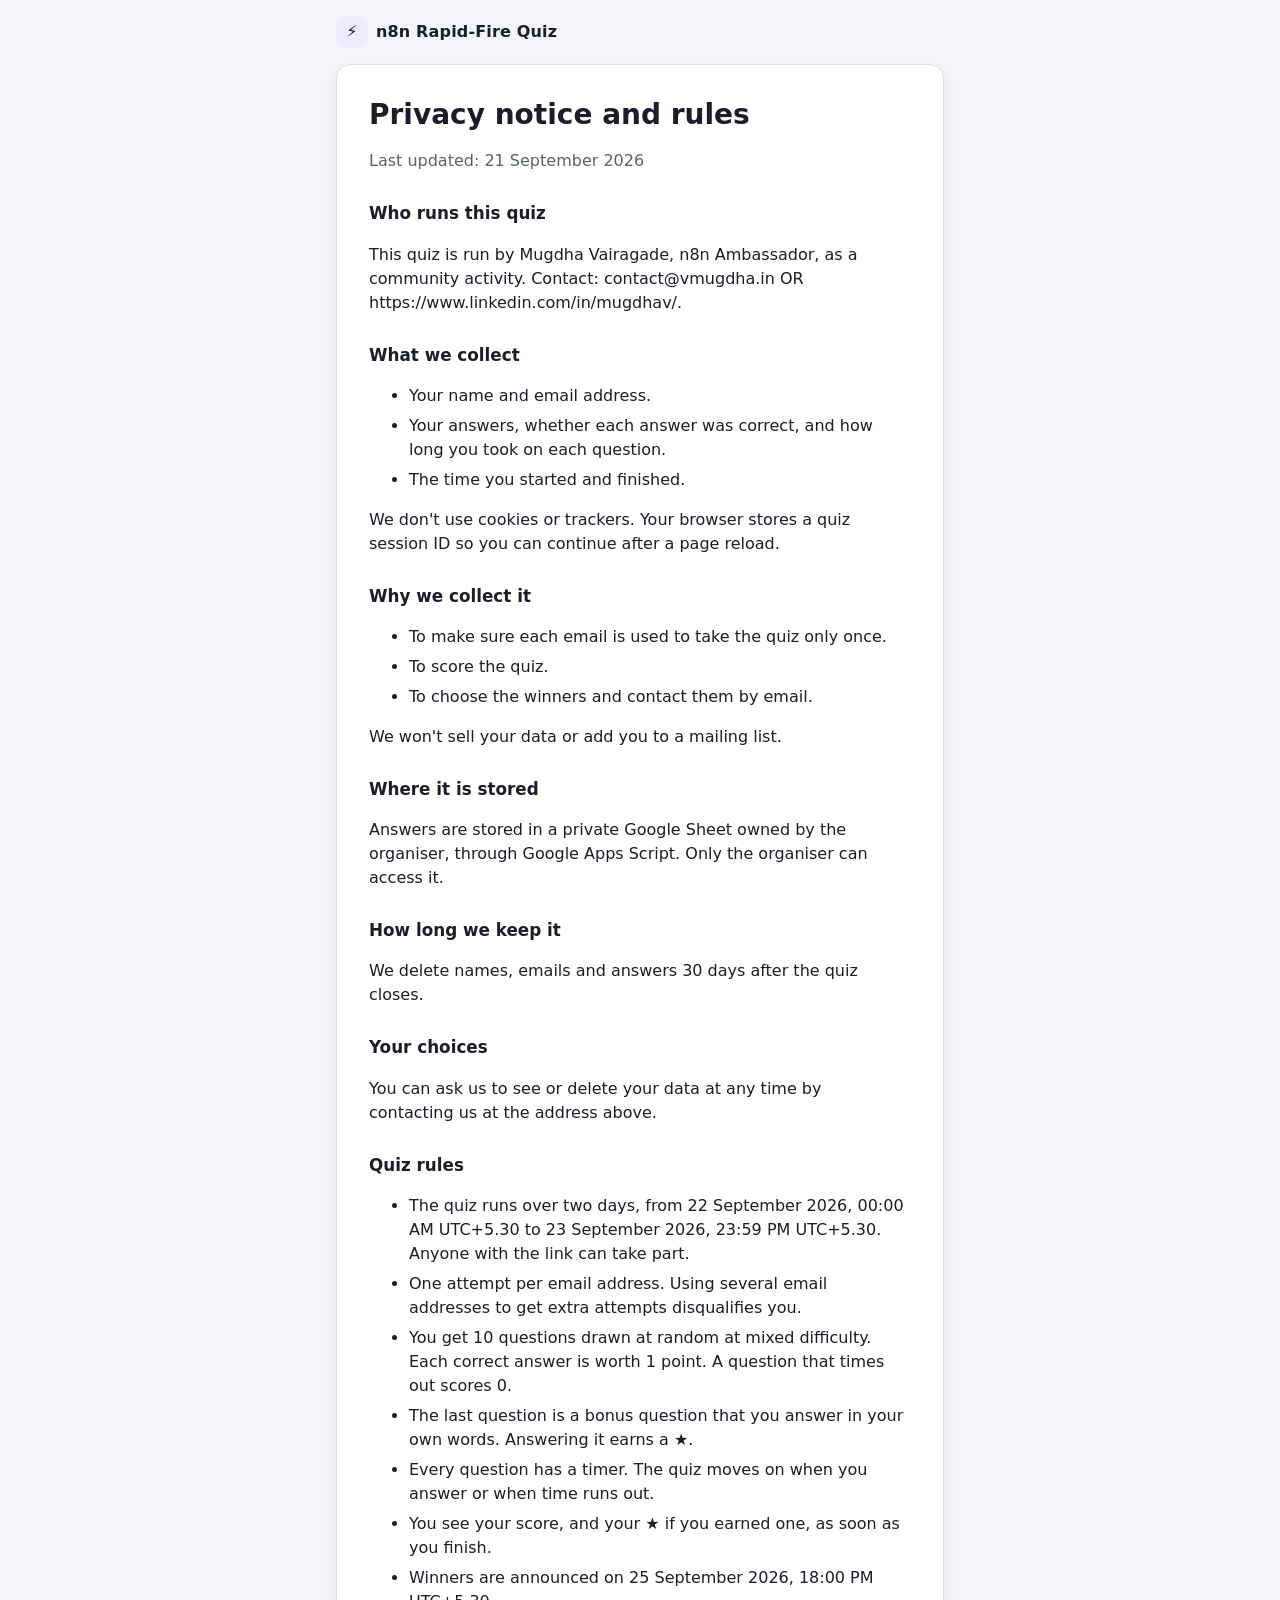
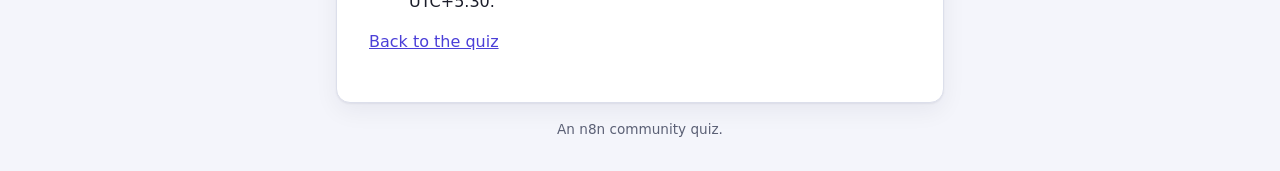
==== frontend/privacy.html @ c26ab180 "n8n rapid-fire quiz solution Frontend, Apps Script backend, setup guide and launch assets. The quest" ====
<!doctype html>
<html lang="en">
<head>
  <meta charset="utf-8">
  <meta name="viewport" content="width=device-width, initial-scale=1">
  <title>Privacy and Rules · n8n Rapid-Fire Quiz</title>
  <meta name="color-scheme" content="light dark">
  <link rel="icon" href="data:image/svg+xml,<svg xmlns='http://www.w3.org/2000/svg' viewBox='0 0 100 100'><text y='.9em' font-size='90'>⚡</text></svg>">
  <link rel="stylesheet" href="style.css">
</head>
<body>
  <main id="main" class="shell">
    <header class="brand">
      <span class="brand-mark" aria-hidden="true">⚡</span>
      <span class="brand-name">n8n Rapid-Fire Quiz</span>
    </header>

    <article class="card doc">
      <h1>Privacy notice and rules</h1>
      <!-- Before launch: replace every highlighted placeholder, then delete the .todo spans. -->
      <p class="muted">Last updated: 21 September 2026</p>

      <h2>Who runs this quiz</h2>
      <p>This quiz is run by Mugdha Vairagade, n8n Ambassador, as a community activity. Contact: contact@vmugdha.in OR https://www.linkedin.com/in/mugdhav/.</p>

      <h2>What we collect</h2>
      <ul>
        <li>Your name and email address.</li>
        <li>Your answers, whether each answer was correct, and how long you took on each question.</li>
        <li>The time you started and finished.</li>
      </ul>
      <p>We don't use cookies or trackers. Your browser stores a quiz session ID so you can continue after a page reload.</p>

      <h2>Why we collect it</h2>
      <ul>
        <li>To make sure each email is used to take the quiz only once.</li>
        <li>To score the quiz.</li>
        <li>To choose the winners and contact them by email.</li>
      </ul>
      <p>We won't sell your data or add you to a mailing list.</p>

      <h2>Where it is stored</h2>
      <p>Answers are stored in a private Google Sheet owned by the organiser, through Google Apps Script. Only the organiser can access it.</p>

      <h2>How long we keep it</h2>
      <p>We delete names, emails and answers 30 days after the quiz closes.</p>

      <h2>Your choices</h2>
      <p>You can ask us to see or delete your data at any time by contacting us at the address above.</p>

      <h2>Quiz rules</h2>
      <ul>
        <li>The quiz runs over two days, from 22 September 2026, 00:00 AM UTC+5.30 to 23 September 2026, 23:59 PM UTC+5.30. Anyone with the link can take part.</li>
        <li>One attempt per email address. Using several email addresses to get extra attempts disqualifies you.</li>
        <li>You get 10 questions drawn at random at mixed difficulty. Each correct answer is worth 1 point. A question that times out scores 0.</li>
        <li>The last question is a bonus question that you answer in your own words. Answering it earns a ★.</li>
        <li>Every question has a timer. The quiz moves on when you answer or when time runs out.</li>
        <li>You see your score, and your ★ if you earned one, as soon as you finish.</li>
        <li>Winners are announced on 25 September 2026, 18:00 PM UTC+5.30.</li>
      </ul>

      <p><a href="./">Back to the quiz</a></p>
    </article>

    <footer class="footer">
      <span>An n8n community quiz.</span>
    </footer>
  </main>
</body>
</html>
---- frontend/style.css ----
:root {
  --bg: #f4f5fb;
  --card: #ffffff;
  --text: #1b1d2a;
  --muted: #5b6075;
  --border: #dcdfeb;
  --accent: #4b3fd8;
  --accent-text: #ffffff;
  --accent-soft: #ecebff;
  --ok: #117a4b;
  --ok-soft: #e3f6ec;
  --warn: #8a5a00;
  --warn-soft: #fff4d6;
  --danger: #b42318;
  --danger-soft: #fdecea;
  --radius: 14px;
  --shadow: 0 1px 2px rgb(20 20 50 / 6%), 0 8px 24px rgb(20 20 50 / 6%);
  font-family: system-ui, -apple-system, "Segoe UI", Roboto, sans-serif;
  color-scheme: light;
}

@media (prefers-color-scheme: dark) {
  :root {
    --bg: #11121a;
    --card: #1b1d29;
    --text: #eceef7;
    --muted: #a3a8bf;
    --border: #30344a;
    --accent: #8c83ff;
    --accent-text: #11121a;
    --accent-soft: #272556;
    --ok: #5fd39b;
    --ok-soft: #173427;
    --warn: #f3c460;
    --warn-soft: #3a2f12;
    --danger: #ff8a80;
    --danger-soft: #3d1c1a;
    --shadow: none;
    color-scheme: dark;
  }
}

*, *::before, *::after { box-sizing: border-box; }

html { -webkit-text-size-adjust: 100%; }

body {
  margin: 0;
  background: var(--bg);
  color: var(--text);
  line-height: 1.5;
  font-size: 1rem;
}

a { color: var(--accent); }

.shell {
  max-width: 640px;
  margin: 0 auto;
  padding: 16px 16px 32px;
  min-height: 100dvh;
  display: flex;
  flex-direction: column;
  gap: 16px;
}

.brand {
  display: flex;
  align-items: center;
  gap: 8px;
  font-weight: 700;
  letter-spacing: 0.01em;
}
.brand-mark {
  display: inline-grid;
  place-items: center;
  width: 32px;
  height: 32px;
  border-radius: 9px;
  background: var(--accent-soft);
}

.card {
  background: var(--card);
  border: 1px solid var(--border);
  border-radius: var(--radius);
  box-shadow: var(--shadow);
  padding: 24px 20px;
}

[hidden] { display: none !important; }

h1 { font-size: 1.5rem; line-height: 1.3; margin: 0 0 8px; }
h2 { font-size: 1.05rem; margin: 24px 0 8px; }
h1:focus { outline: none; }
.lead { font-size: 1.1rem; margin: 0 0 12px; }
.muted { color: var(--muted); }
.small { font-size: 0.9rem; }

.status-pill {
  display: inline-block;
  margin: 4px 0 0;
  padding: 6px 12px;
  border-radius: 999px;
  font-size: 0.9rem;
  font-weight: 600;
}
.status-pill:empty { display: none; }
.status-pill.open { background: var(--ok-soft); color: var(--ok); }
.status-pill.wait { background: var(--warn-soft); color: var(--warn); }
.status-pill.closed { background: var(--danger-soft); color: var(--danger); }

.rules { padding-left: 20px; margin: 0 0 8px; }
.rules li { margin-bottom: 6px; }

form { margin-top: 20px; }

.field { margin-bottom: 16px; }
.field label { display: block; font-weight: 600; margin-bottom: 6px; }
.field.check { display: flex; gap: 10px; align-items: flex-start; }
.field.check label { font-weight: 400; margin: 0; }
.field.check input { width: 22px; height: 22px; margin: 2px 0 0; flex: none; accent-color: var(--accent); }

input[type="text"], input[type="email"], textarea {
  width: 100%;
  font: inherit;
  font-size: 1rem; /* 16px stops iOS zooming on focus */
  color: var(--text);
  background: var(--bg);
  border: 1.5px solid var(--border);
  border-radius: 10px;
  padding: 12px 14px;
}
textarea { resize: vertical; min-height: 110px; }
input:focus-visible, textarea:focus-visible, .btn:focus-visible, .option:focus-visible, a:focus-visible {
  outline: 3px solid var(--accent);
  outline-offset: 2px;
}

.hp { position: absolute; left: -10000px; width: 1px; height: 1px; overflow: hidden; }

.form-error { color: var(--danger); font-weight: 600; min-height: 1.5em; margin: 0 0 8px; }
.form-error:empty { min-height: 0; }

.turnstile:empty { display: none; }
.turnstile { margin-bottom: 16px; }

.btn {
  display: inline-flex;
  align-items: center;
  justify-content: center;
  width: 100%;
  min-height: 52px;
  padding: 12px 20px;
  font: inherit;
  font-weight: 700;
  font-size: 1.05rem;
  border: 0;
  border-radius: 12px;
  cursor: pointer;
}
.btn.primary { background: var(--accent); color: var(--accent-text); }
.btn:disabled { opacity: 0.6; cursor: default; }

/* Question view */
.q-top { display: flex; justify-content: space-between; align-items: baseline; margin-bottom: 8px; }
.seconds { font-variant-numeric: tabular-nums; font-weight: 700; font-size: 1.25rem; }

.timer-track {
  height: 8px;
  border-radius: 999px;
  background: var(--accent-soft);
  overflow: hidden;
  margin-bottom: 20px;
}
.timer-bar {
  height: 100%;
  background: var(--accent);
  transform-origin: left center;
  border-radius: inherit;
}
.timer-bar.low { background: var(--danger); }

.q-text { font-size: 1.3rem; margin-bottom: 20px; }

.options { display: grid; gap: 10px; }
.option {
  display: flex;
  align-items: center;
  gap: 12px;
  width: 100%;
  min-height: 56px;
  padding: 12px 14px;
  font: inherit;
  text-align: left;
  color: var(--text);
  background: var(--bg);
  border: 1.5px solid var(--border);
  border-radius: 12px;
  cursor: pointer;
  overflow-wrap: anywhere;
}
.option:hover:not(:disabled) { border-color: var(--accent); }
.option.chosen { border-color: var(--accent); background: var(--accent-soft); }
.option:disabled { cursor: default; }
.option:disabled:not(.chosen) { opacity: 0.55; }
.option-key {
  flex: none;
  display: inline-grid;
  place-items: center;
  width: 30px;
  height: 30px;
  border-radius: 8px;
  background: var(--accent-soft);
  color: var(--accent);
  font-weight: 700;
}

.text-answer { margin-top: 0; display: grid; gap: 12px; }

.score { font-size: 2rem; font-weight: 800; margin: 8px 0 12px; color: var(--accent); }

.footer {
  margin-top: auto;
  text-align: center;
  font-size: 0.85rem;
  color: var(--muted);
  display: flex;
  flex-wrap: wrap;
  justify-content: center;
  gap: 6px;
}

.sr-only, .skip-link:not(:focus) {
  position: absolute;
  width: 1px;
  height: 1px;
  padding: 0;
  margin: -1px;
  overflow: hidden;
  clip: rect(0 0 0 0);
  white-space: nowrap;
  border: 0;
}
.skip-link:focus { position: absolute; top: 8px; left: 8px; background: var(--card); padding: 8px 12px; z-index: 10; }

/* Privacy page */
.doc h2 { margin-top: 28px; }
.doc li { margin-bottom: 6px; }
.todo { background: var(--warn-soft); color: var(--warn); padding: 0 4px; border-radius: 4px; }

@media (min-width: 560px) {
  .card { padding: 32px; }
  h1 { font-size: 1.75rem; }
}

@media (prefers-reduced-motion: reduce) {
  * { transition: none !important; animation: none !important; }
}

/* Bonus (star) question */
.bonus-note {
  display: inline-block;
  margin: 0 0 12px;
  padding: 4px 10px;
  border-radius: 8px;
  background: var(--warn-soft);
  color: var(--warn);
  font-weight: 600;
  font-size: 0.9rem;
}
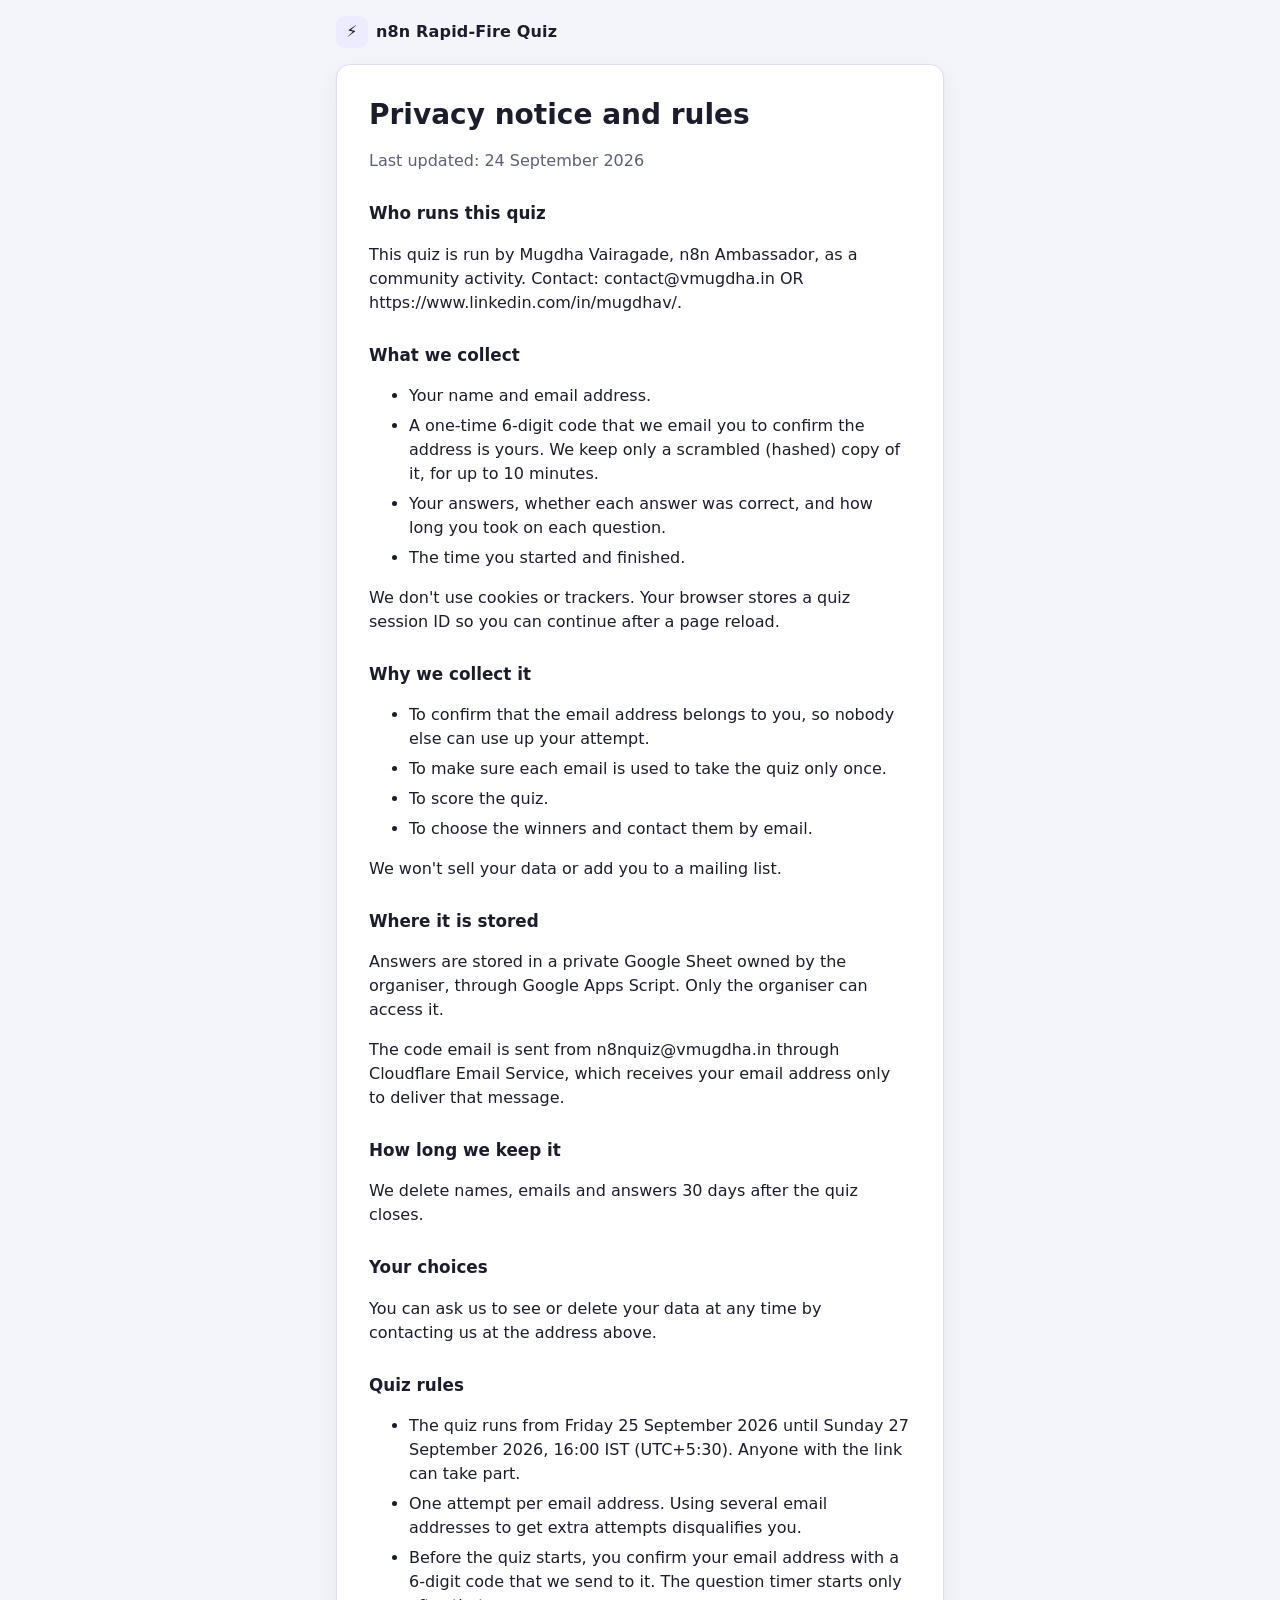
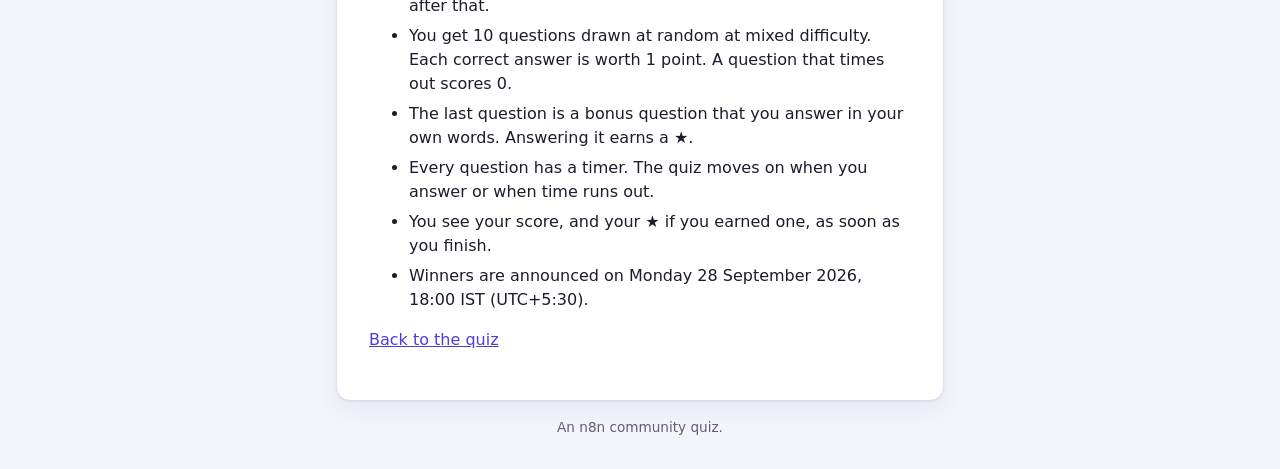
==== commit 3eb2780d: "Email sign-in codes, faster page load, quiz.vmugdha.in - Participants confirm their email with a 6-d" ====
--- a/frontend/privacy.html
+++ b/frontend/privacy.html
@@ -18,7 +18,7 @@
     <article class="card doc">
       <h1>Privacy notice and rules</h1>
       <!-- Before launch: replace every highlighted placeholder, then delete the .todo spans. -->
-      <p class="muted">Last updated: 21 September 2026</p>
+      <p class="muted">Last updated: 24 September 2026</p>
 
       <h2>Who runs this quiz</h2>
       <p>This quiz is run by Mugdha Vairagade, n8n Ambassador, as a community activity. Contact: contact@vmugdha.in OR https://www.linkedin.com/in/mugdhav/.</p>
@@ -26,6 +26,7 @@
       <h2>What we collect</h2>
       <ul>
         <li>Your name and email address.</li>
+        <li>A one-time 6-digit code that we email you to confirm the address is yours. We keep only a scrambled (hashed) copy of it, for up to 10 minutes.</li>
         <li>Your answers, whether each answer was correct, and how long you took on each question.</li>
         <li>The time you started and finished.</li>
       </ul>
@@ -33,6 +34,7 @@
 
       <h2>Why we collect it</h2>
       <ul>
+        <li>To confirm that the email address belongs to you, so nobody else can use up your attempt.</li>
         <li>To make sure each email is used to take the quiz only once.</li>
         <li>To score the quiz.</li>
         <li>To choose the winners and contact them by email.</li>
@@ -41,6 +43,7 @@
 
       <h2>Where it is stored</h2>
       <p>Answers are stored in a private Google Sheet owned by the organiser, through Google Apps Script. Only the organiser can access it.</p>
+      <p>The code email is sent from n8nquiz@vmugdha.in through Cloudflare Email Service, which receives your email address only to deliver that message.</p>
 
       <h2>How long we keep it</h2>
       <p>We delete names, emails and answers 30 days after the quiz closes.</p>
@@ -50,13 +53,14 @@
 
       <h2>Quiz rules</h2>
       <ul>
-        <li>The quiz runs over two days, from 22 September 2026, 00:00 AM UTC+5.30 to 23 September 2026, 23:59 PM UTC+5.30. Anyone with the link can take part.</li>
+        <li>The quiz runs from Friday 25 September 2026 until Sunday 27 September 2026, 16:00 IST (UTC+5:30). Anyone with the link can take part.</li>
         <li>One attempt per email address. Using several email addresses to get extra attempts disqualifies you.</li>
+        <li>Before the quiz starts, you confirm your email address with a 6-digit code that we send to it. The question timer starts only after that.</li>
         <li>You get 10 questions drawn at random at mixed difficulty. Each correct answer is worth 1 point. A question that times out scores 0.</li>
         <li>The last question is a bonus question that you answer in your own words. Answering it earns a ★.</li>
         <li>Every question has a timer. The quiz moves on when you answer or when time runs out.</li>
         <li>You see your score, and your ★ if you earned one, as soon as you finish.</li>
-        <li>Winners are announced on 25 September 2026, 18:00 PM UTC+5.30.</li>
+        <li>Winners are announced on Monday 28 September 2026, 18:00 IST (UTC+5:30).</li>
       </ul>
 
       <p><a href="./">Back to the quiz</a></p>
--- a/frontend/style.css
+++ b/frontend/style.css
@@ -160,7 +160,33 @@
   cursor: pointer;
 }
 .btn.primary { background: var(--accent); color: var(--accent-text); }
+.btn.secondary {
+  width: auto;
+  min-height: 48px;
+  padding: 10px 16px;
+  font-size: 1rem;
+  white-space: nowrap;
+  background: var(--accent-soft);
+  color: var(--accent);
+}
 .btn:disabled { opacity: 0.6; cursor: default; }
+
+/* Email field with its Send code button */
+.inline { display: flex; gap: 8px; align-items: stretch; }
+.inline input { flex: 1; min-width: 0; }
+@media (max-width: 420px) {
+  .inline { flex-direction: column; }
+  .inline .btn { width: 100%; }
+}
+
+#code {
+  max-width: 12ch;
+  letter-spacing: 0.3em;
+  font-variant-numeric: tabular-nums;
+}
+#code:disabled { opacity: 0.6; }
+.field-note { margin: 6px 0 0; }
+.field-note:empty { display: none; }
 
 /* Question view */
 .q-top { display: flex; justify-content: space-between; align-items: baseline; margin-bottom: 8px; }
